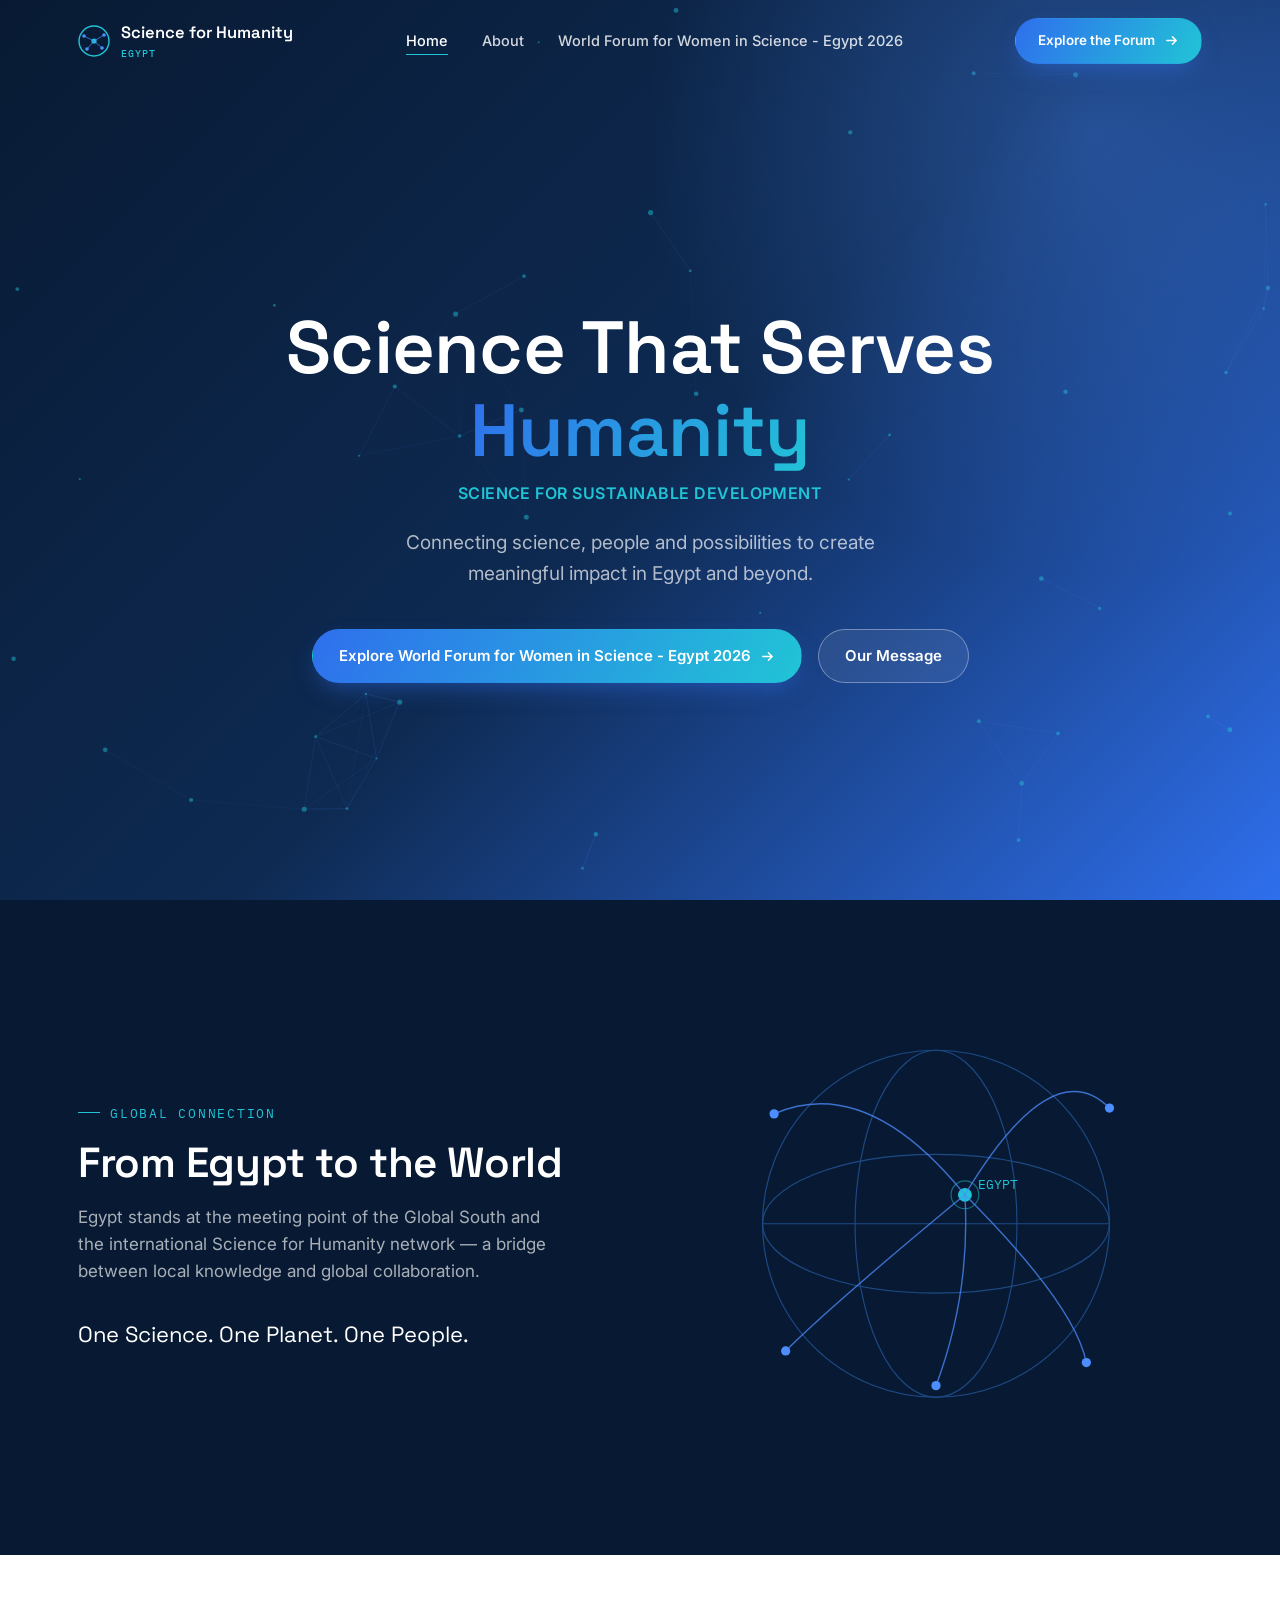
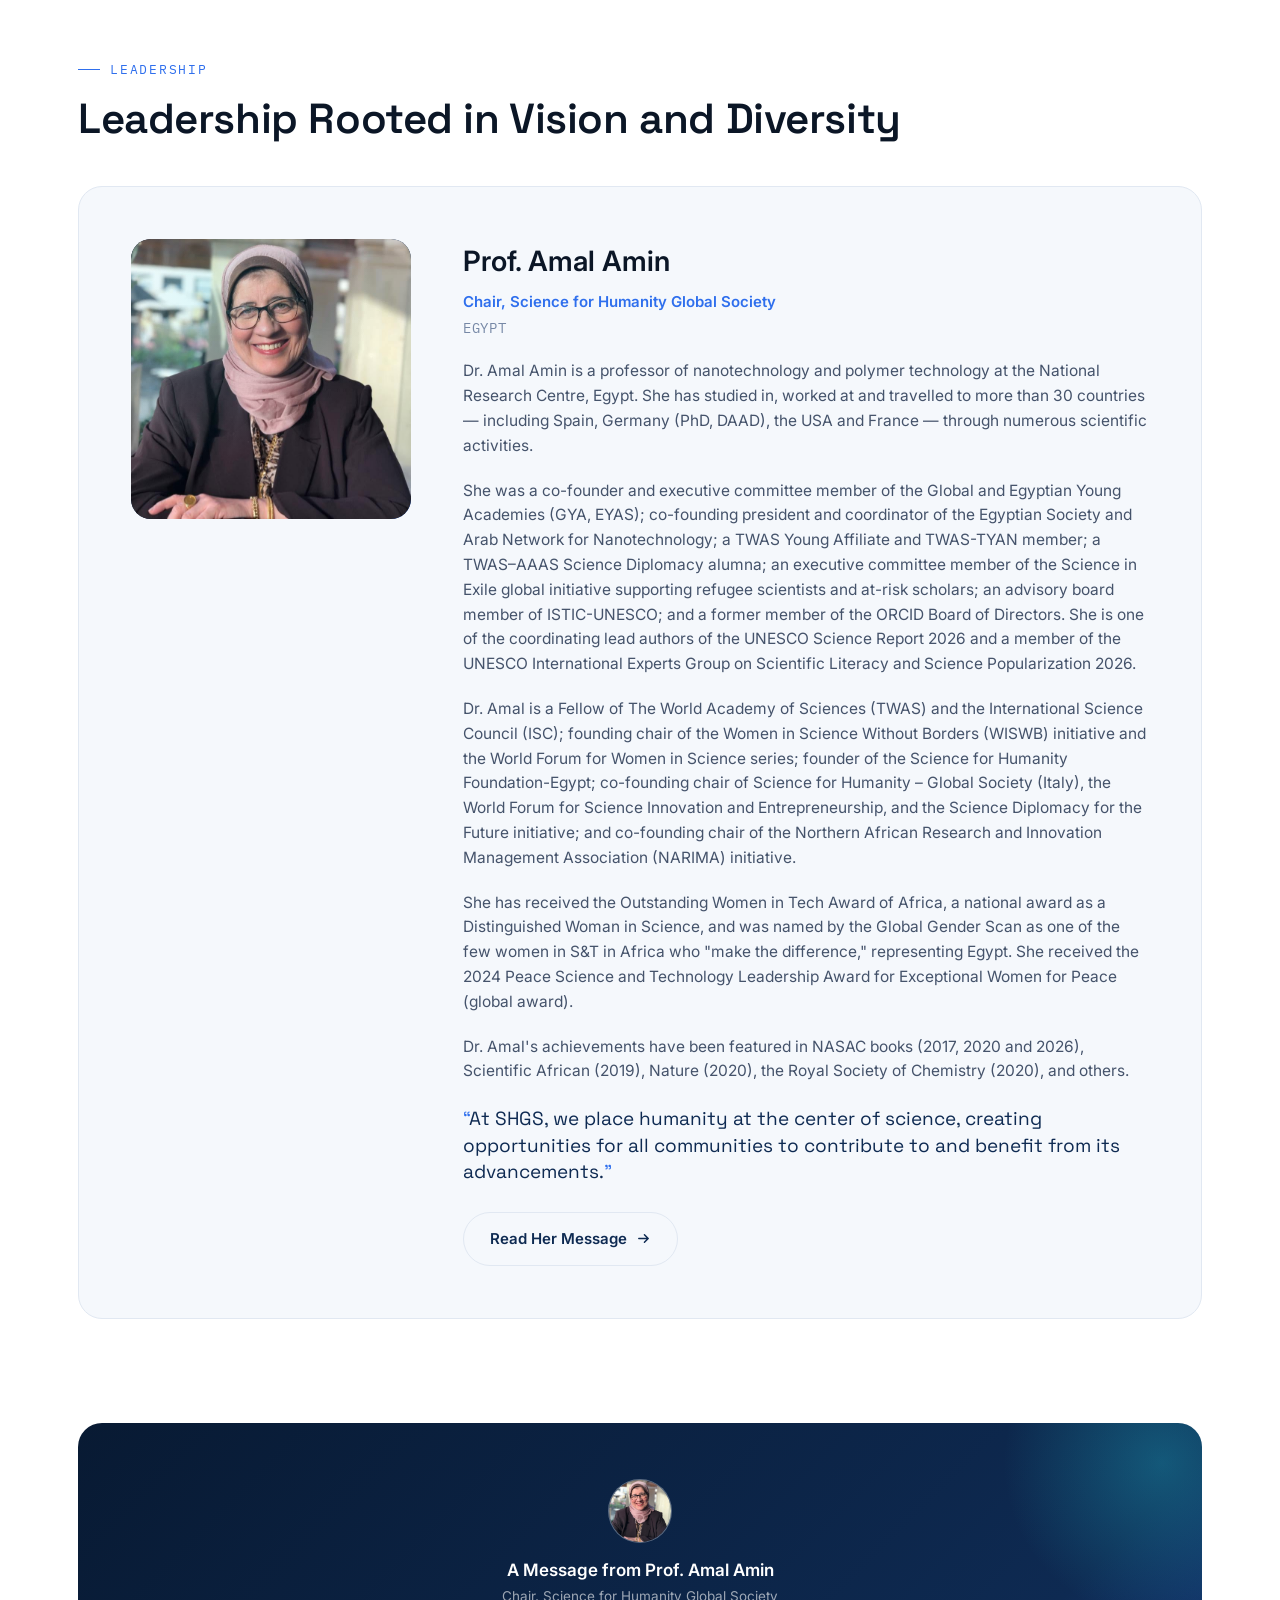
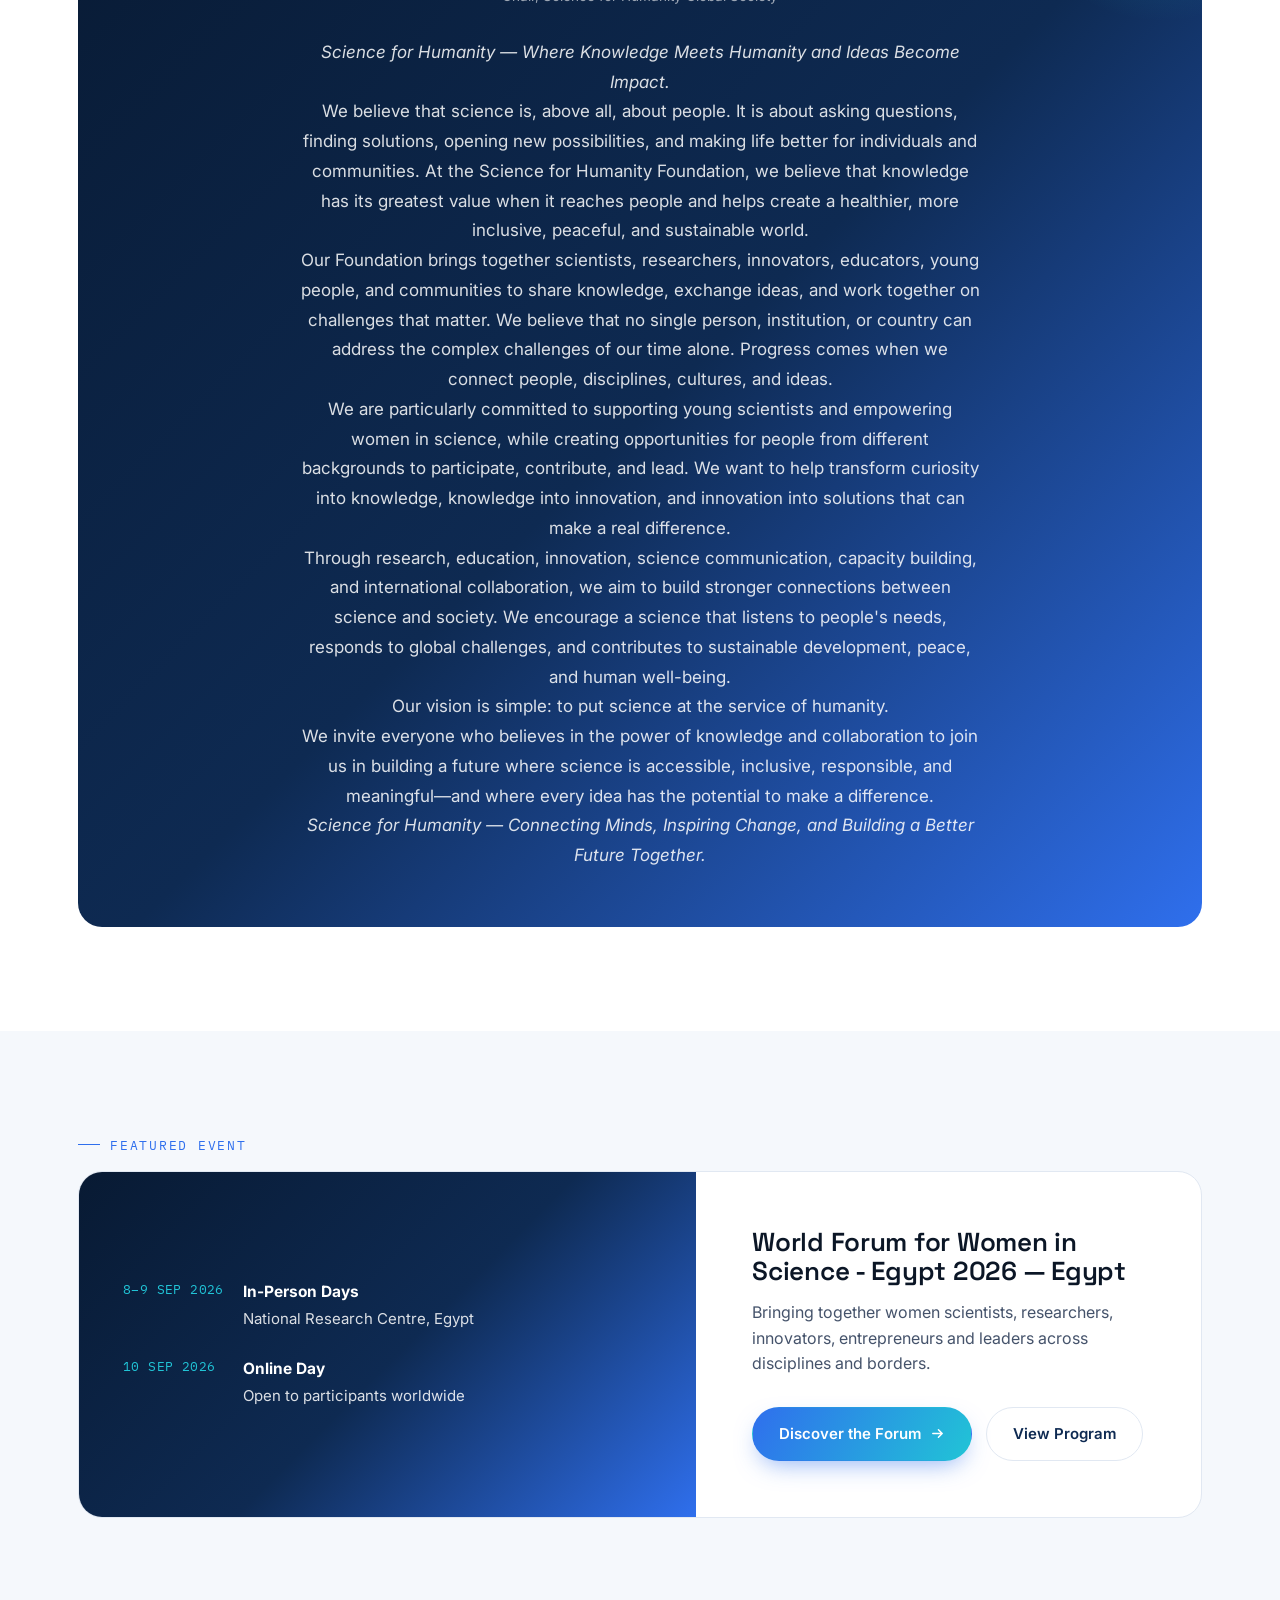
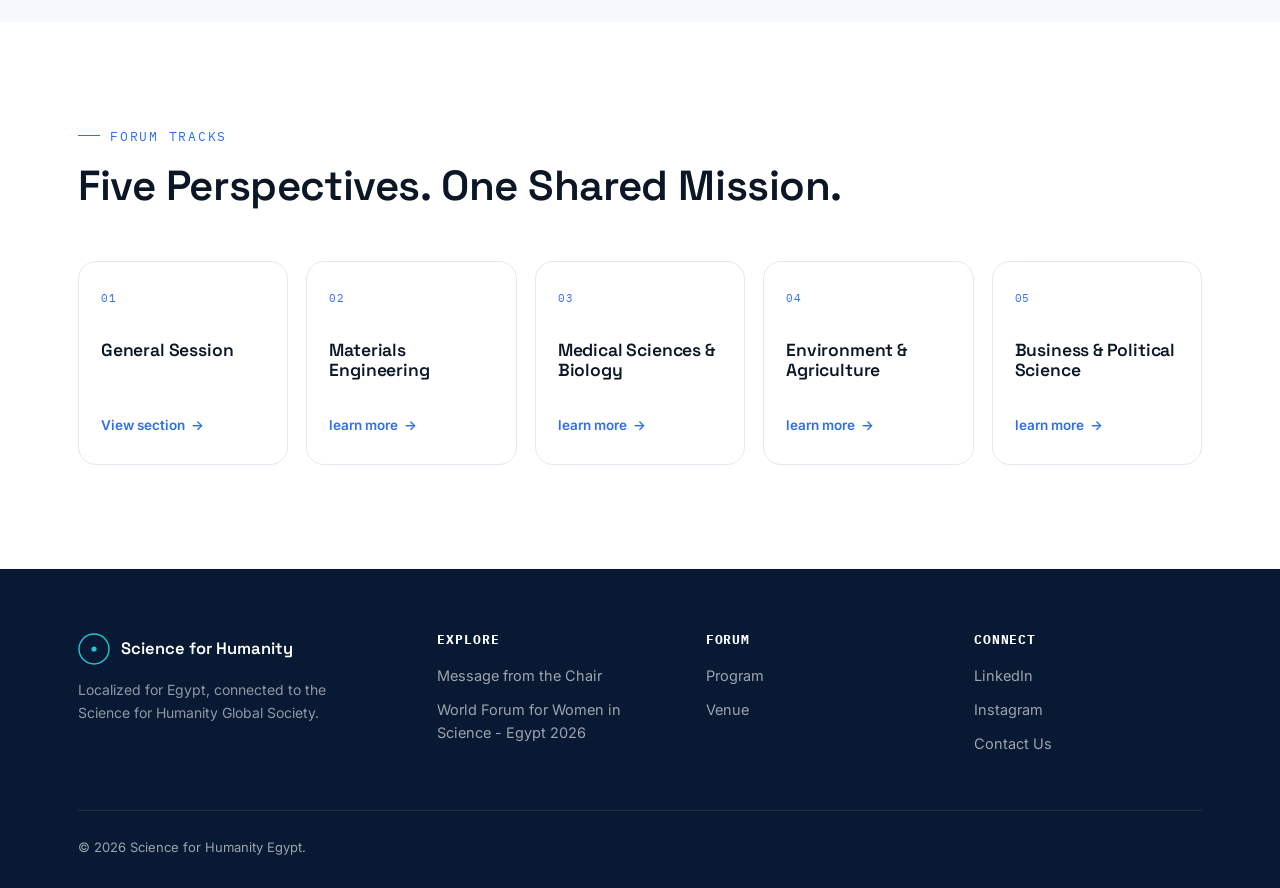
==== index.html @ c213f049 "Initial commit" ====
<!DOCTYPE html>
<html lang="en">
<head>
<meta charset="UTF-8">
<meta name="viewport" content="width=device-width, initial-scale=1.0">
<title>Science for Humanity — Egypt</title>
<meta name="description" content="Science for Humanity Egypt connects science, people and possibilities to create meaningful impact in Egypt and beyond.">
<link rel="preconnect" href="https://fonts.googleapis.com">
<link rel="preconnect" href="https://fonts.gstatic.com" crossorigin>
<link href="https://fonts.googleapis.com/css2?family=Space+Grotesk:wght@500;600;700&family=Inter:wght@400;500;600;700&family=IBM+Plex+Mono:wght@400;500&display=swap" rel="stylesheet">
<link rel="stylesheet" href="styles.css">
</head>
<body>

<!-- ============ NAV ============ -->
<nav class="site-nav">
  <div class="wrap">
    <a href="index.html" class="brand">
      <svg class="mark" viewBox="0 0 32 32" fill="none" xmlns="http://www.w3.org/2000/svg">
        <circle cx="16" cy="16" r="15" stroke="#21C4D6" stroke-width="1.4"/>
        <circle cx="16" cy="16" r="2.6" fill="#21C4D6"/>
        <circle cx="6" cy="11" r="1.8" fill="#4C8DFF"/>
        <circle cx="26" cy="10" r="1.8" fill="#4C8DFF"/>
        <circle cx="9" cy="24" r="1.8" fill="#4C8DFF"/>
        <circle cx="24" cy="23" r="1.8" fill="#4C8DFF"/>
        <path d="M16 16L6 11M16 16L26 10M16 16L9 24M16 16L24 23" stroke="#4C8DFF" stroke-width="1" opacity="0.7"/>
      </svg>
      <span>Science for Humanity<span class="sub">Egypt</span></span>
    </a>
    <ul class="nav-links">
      <li><a href="index.html" class="current">Home</a></li>
      <li><a href="index.html#message">About</a></li>
      <li><a href="forum.html">World Forum for Women in Science - Egypt 2026</a></li>
    </ul>
    <div class="nav-cta">
      <a href="forum.html" class="btn btn-primary">Explore the Forum
        <svg viewBox="0 0 16 16" fill="none"><path d="M3 8h10M9 4l4 4-4 4" stroke="currentColor" stroke-width="1.6" stroke-linecap="round" stroke-linejoin="round"/></svg>
      </a>
    </div>
    <button class="nav-toggle" aria-label="Toggle menu"><span></span><span></span><span></span></button>
  </div>
</nav>

<!-- ============ HERO ============ -->
<header class="hero">
  <canvas id="network-canvas"></canvas>
  <div class="glow"></div>
  <div class="wrap hero-inner">
    <h1>Science That Serves <span class="accent">Humanity</span></h1>
    <div class="slogan">Science for Sustainable Development</div>
    <p class="tagline">Connecting science, people and possibilities to create meaningful impact in Egypt and beyond.</p>
    <div class="hero-actions">
      <a href="forum.html" class="btn btn-primary">Explore World Forum for Women in Science - Egypt 2026
        <svg viewBox="0 0 16 16" fill="none"><path d="M3 8h10M9 4l4 4-4 4" stroke="currentColor" stroke-width="1.6" stroke-linecap="round" stroke-linejoin="round"/></svg>
      </a>
      <a href="#message" class="btn btn-ghost-dark">Our Message</a>
    </div>
  </div>
</header>

<!-- ============ GLOBAL CONNECTION ============ -->
<section class="connection section-pad">
  <div class="wrap connection-grid">
    <div class="reveal">
      <div class="eyebrow on-dark">Global Connection</div>
      <h2 class="h2">From Egypt to the World</h2>
      <p class="lede-dark">Egypt stands at the meeting point of the Global South and the international Science for Humanity network — a bridge between local knowledge and global collaboration.</p>
      <div class="slogan-line">
        <span>One Science. One Planet. One People.</span>
      </div>
    </div>
    <div class="globe-wrap reveal">
      <svg viewBox="0 0 460 380" fill="none" xmlns="http://www.w3.org/2000/svg">
        <ellipse cx="230" cy="190" rx="150" ry="150" stroke="#1D4A85" stroke-width="1"/>
        <ellipse cx="230" cy="190" rx="150" ry="60" stroke="#1D4A85" stroke-width="1"/>
        <ellipse cx="230" cy="190" rx="70" ry="150" stroke="#1D4A85" stroke-width="1"/>
        <line x1="80" y1="190" x2="380" y2="190" stroke="#1D4A85" stroke-width="1"/>
        <!-- Egypt node -->
        <circle cx="255" cy="165" r="6" fill="#21C4D6"/>
        <circle cx="255" cy="165" r="12" stroke="#21C4D6" stroke-width="1" opacity="0.5"/>
        <text x="266" y="160" fill="#21C4D6" font-family="IBM Plex Mono" font-size="11">EGYPT</text>
        <!-- connections -->
        <path d="M255 165 Q170 60 90 95" stroke="#4C8DFF" stroke-width="1.2" opacity="0.75" fill="none"/>
        <path d="M255 165 Q330 40 380 90" stroke="#4C8DFF" stroke-width="1.2" opacity="0.75" fill="none"/>
        <path d="M255 165 Q140 260 100 300" stroke="#4C8DFF" stroke-width="1.2" opacity="0.75" fill="none"/>
        <path d="M255 165 Q350 260 360 310" stroke="#4C8DFF" stroke-width="1.2" opacity="0.75" fill="none"/>
        <path d="M255 165 Q260 250 230 330" stroke="#4C8DFF" stroke-width="1.2" opacity="0.75" fill="none"/>
        <circle cx="90" cy="95" r="4" fill="#4C8DFF"/>
        <circle cx="380" cy="90" r="4" fill="#4C8DFF"/>
        <circle cx="100" cy="300" r="4" fill="#4C8DFF"/>
        <circle cx="360" cy="310" r="4" fill="#4C8DFF"/>
        <circle cx="230" cy="330" r="4" fill="#4C8DFF"/>
      </svg>
    </div>
  </div>
</section>

<!-- ============ LEADERSHIP ============ -->
<section class="section-pad">
  <div class="wrap">
    <div class="eyebrow reveal">Leadership</div>
    <h2 class="h2 reveal glance-heading" style="margin-bottom:44px;">Leadership Rooted in Vision and Diversity</h2>
    <div class="leader-card reveal">
      <div class="portrait"><img src="assets/leadership/amal-amin.jpg" alt="Prof. Amal Amin"></div>
      <div>
        <div class="leader-name">Prof. Amal Amin</div>
        <div class="leader-title">Chair, Science for Humanity Global Society</div>
        <div class="leader-loc">Egypt</div>
        <p class="leader-bio">
          Dr. Amal Amin is a professor of nanotechnology and polymer technology at the National Research Centre, Egypt. She has studied in, worked at and travelled to more than 30 countries — including Spain, Germany (PhD, DAAD), the USA and France — through numerous scientific activities.
        </p>
        <p class="leader-bio">
          She was a co-founder and executive committee member of the Global and Egyptian Young Academies (GYA, EYAS); co-founding president and coordinator of the Egyptian Society and Arab Network for Nanotechnology; a TWAS Young Affiliate and TWAS-TYAN member; a TWAS–AAAS Science Diplomacy alumna; an executive committee member of the Science in Exile global initiative supporting refugee scientists and at-risk scholars; an advisory board member of ISTIC-UNESCO; and a former member of the ORCID Board of Directors. She is one of the coordinating lead authors of the UNESCO Science Report 2026 and a member of the UNESCO International Experts Group on Scientific Literacy and Science Popularization 2026.
        </p>
        <p class="leader-bio">
          Dr. Amal is a Fellow of The World Academy of Sciences (TWAS) and the International Science Council (ISC); founding chair of the Women in Science Without Borders (WISWB) initiative and the World Forum for Women in Science series; founder of the Science for Humanity Foundation-Egypt; co-founding chair of Science for Humanity – Global Society (Italy), the World Forum for Science Innovation and Entrepreneurship, and the Science Diplomacy for the Future initiative; and co-founding chair of the Northern African Research and Innovation Management Association (NARIMA) initiative.
        </p>
        <p class="leader-bio">
          She has received the Outstanding Women in Tech Award of Africa, a national award as a Distinguished Woman in Science, and was named by the Global Gender Scan as one of the few women in S&amp;T in Africa who "make the difference," representing Egypt. She received the 2024 Peace Science and Technology Leadership Award for Exceptional Women for Peace (global award).
        </p>
        <p class="leader-bio">
          Dr. Amal's achievements have been featured in NASAC books (2017, 2020 and 2026), Scientific African (2019), Nature (2020), the Royal Society of Chemistry (2020), and others.
        </p>
        <p class="leader-quote">At SHGS, we place humanity at the center of science, creating opportunities for all communities to contribute to and benefit from its advancements.</p>
        <a href="#message" class="btn btn-outline" style="margin-top:26px;">Read Her Message
          <svg viewBox="0 0 16 16" fill="none"><path d="M3 8h10M9 4l4 4-4 4" stroke="currentColor" stroke-width="1.6" stroke-linecap="round" stroke-linejoin="round"/></svg>
        </a>
      </div>
    </div>
  </div>
</section>

<!-- ============ MESSAGE ============ -->
<section id="message" class="section-pad" style="padding-top:0;">
  <div class="wrap">
    <div class="message-panel reveal">
      <div class="message-head">
        <div class="portrait-sm"><img src="assets/leadership/amal-amin.jpg" alt="Prof. Amal Amin"></div>
        <div>
          <div class="name">A Message from Prof. Amal Amin</div>
          <div class="title">Chair, Science for Humanity Global Society</div>
        </div>
      </div>
      <div class="message-body">
        <p><em>Science for Humanity — Where Knowledge Meets Humanity and Ideas Become Impact.</em></p>
        <p>We believe that science is, above all, about people. It is about asking questions, finding solutions, opening new possibilities, and making life better for individuals and communities. At the Science for Humanity Foundation, we believe that knowledge has its greatest value when it reaches people and helps create a healthier, more inclusive, peaceful, and sustainable world.</p>
        <p>Our Foundation brings together scientists, researchers, innovators, educators, young people, and communities to share knowledge, exchange ideas, and work together on challenges that matter. We believe that no single person, institution, or country can address the complex challenges of our time alone. Progress comes when we connect people, disciplines, cultures, and ideas.</p>
        <p>We are particularly committed to supporting young scientists and empowering women in science, while creating opportunities for people from different backgrounds to participate, contribute, and lead. We want to help transform curiosity into knowledge, knowledge into innovation, and innovation into solutions that can make a real difference.</p>
        <p>Through research, education, innovation, science communication, capacity building, and international collaboration, we aim to build stronger connections between science and society. We encourage a science that listens to people's needs, responds to global challenges, and contributes to sustainable development, peace, and human well-being.</p>
        <p>Our vision is simple: to put science at the service of humanity.</p>
        <p>We invite everyone who believes in the power of knowledge and collaboration to join us in building a future where science is accessible, inclusive, responsible, and meaningful—and where every idea has the potential to make a difference.</p>
        <p><em>Science for Humanity — Connecting Minds, Inspiring Change, and Building a Better Future Together.</em></p>
      </div>
    </div>
  </div>
</section>

<!-- ============ FEATURED EVENT ============ -->
<section class="section-pad" style="background:var(--paper);">
  <div class="wrap">
    <div class="eyebrow reveal">Featured Event</div>
    <div class="event-band reveal">
      <div class="event-dates">
        <div class="date-row">
          <div class="d">8–9 SEP 2026</div>
          <div class="t"><b>In-Person Days</b>National Research Centre, Egypt</div>
        </div>
        <div class="date-row">
          <div class="d">10 SEP 2026</div>
          <div class="t"><b>Online Day</b>Open to participants worldwide</div>
        </div>
      </div>
      <div class="info">
        <h3 style="font-size:26px; font-weight:600; margin-bottom:14px;">World Forum for Women in Science - Egypt 2026 — Egypt</h3>
        <p style="color:var(--slate); font-size:16px;">Bringing together women scientists, researchers, innovators, entrepreneurs and leaders across disciplines and borders.</p>
        <div class="event-actions">
          <a href="forum.html" class="btn btn-primary">Discover the Forum
            <svg viewBox="0 0 16 16" fill="none"><path d="M3 8h10M9 4l4 4-4 4" stroke="currentColor" stroke-width="1.6" stroke-linecap="round" stroke-linejoin="round"/></svg>
          </a>
          <a href="forum.html#program" class="btn btn-outline">View Program</a>
        </div>
      </div>
    </div>
  </div>
</section>

<!-- ============ FORUM TRACKS ============ -->
<section class="section-pad">
  <div class="wrap">
    <div class="eyebrow reveal">Forum Tracks</div>
    <h2 class="h2 reveal glance-heading">Five Perspectives. One Shared Mission.</h2>
    <div class="tracks-grid">
      <a href="forum.html#program" class="track-card reveal"><span class="tag">01</span><h3>General Session</h3><span class="go">View section</span></a>
      <a href="forum.html#program" class="track-card reveal"><span class="tag">02 </span><h3>Materials Engineering</h3><span class="go">learn more</span></a>
      <a href="forum.html#program" class="track-card reveal"><span class="tag">03 </span><h3>Medical Sciences &amp; Biology</h3><span class="go">learn more</span></a>
      <a href="forum.html#program" class="track-card reveal"><span class="tag">04 </span><h3>Environment &amp; Agriculture</h3><span class="go">learn more</span></a>
      <a href="forum.html#program" class="track-card reveal"><span class="tag">05 </span><h3>Business &amp; Political Science</h3><span class="go">learn more</span></a>
    </div>
  </div>
</section>

<!-- ============ FOOTER ============ -->
<footer>
  <div class="wrap">
    <div class="footer-grid">
      <div class="footer-brand">
        <div class="brand"><svg class="mark" viewBox="0 0 32 32" fill="none"><circle cx="16" cy="16" r="15" stroke="#21C4D6" stroke-width="1.4"/><circle cx="16" cy="16" r="2.6" fill="#21C4D6"/></svg>Science for Humanity</div>
        <p>Localized for Egypt, connected to the Science for Humanity Global Society.</p>
      </div>
      <div>
        <h4>Explore</h4>
        <a href="index.html#message">Message from the Chair</a>
        <a href="forum.html">World Forum for Women in Science - Egypt 2026</a>
      </div>
      <div>
        <h4>Forum</h4>
        <a href="forum.html#program">Program</a>
        <a href="forum.html#venue">Venue</a>
      </div>
      <div>
        <h4>Connect</h4>
        <a href="#">LinkedIn</a>
        <a href="#">Instagram</a>
        <a href="#">Contact Us</a>
      </div>
    </div>
    <div class="footer-bottom">
      <span>© 2026 Science for Humanity Egypt.</span>
      <span> </span>
    </div>
  </div>
</footer>

<script src="program-data.js"></script>
<script src="script.js"></script>
</body>
</html>
---- styles.css ----
/* ============================================================
   Science for Humanity — Egypt
   Design tokens
   ============================================================ */
:root{
  --navy-deep:   #081A33;
  --navy:        #0E2A52;
  --navy-soft:   #163a6b;
  --blue:        #2F6FED;
  --blue-bright: #4C8DFF;
  --cyan:        #21C4D6;
  --ink:         #0B1626;
  --slate:       #45536B;
  --slate-soft:  #7688A6;
  --line:        #E1E8F2;
  --paper:       #F5F8FC;
  --white:       #FFFFFF;

  --grad-deep: linear-gradient(135deg, var(--navy-deep) 0%, var(--navy) 52%, var(--blue) 100%);
  --grad-bright: linear-gradient(120deg, var(--blue) 0%, var(--cyan) 100%);

  --font-display: 'Space Grotesk', 'Segoe UI', sans-serif;
  --font-body: 'Inter', 'Segoe UI', sans-serif;
  --font-mono: 'IBM Plex Mono', 'Courier New', monospace;

  --container: 1180px;
  --radius: 14px;
  --radius-sm: 8px;
}

*,*::before,*::after{ box-sizing:border-box; }
html{ scroll-behavior:smooth; }
body{
  margin:0;
  font-family:var(--font-body);
  color:var(--ink);
  background:var(--white);
  -webkit-font-smoothing:antialiased;
  line-height:1.6;
}
img{ max-width:100%; display:block; }
a{ color:inherit; text-decoration:none; }
h1,h2,h3,h4{ font-family:var(--font-display); margin:0; line-height:1.12; letter-spacing:-0.01em; }
p{ margin:0; }
ul{ margin:0; padding:0; list-style:none; }
button{ font-family:inherit; cursor:pointer; }

.wrap{ max-width:var(--container); margin:0 auto; padding:0 28px; }
@media(max-width:640px){ .wrap{ padding:0 20px; } }

.eyebrow{
  font-family:var(--font-mono);
  font-size:12.5px;
  letter-spacing:0.14em;
  text-transform:uppercase;
  color:var(--blue);
  display:flex;
  align-items:center;
  gap:10px;
  margin-bottom:16px;
}
.eyebrow::before{
  content:"";
  width:22px; height:1px;
  background:var(--blue);
  display:inline-block;
}
.eyebrow.on-dark{ color:var(--cyan); }
.eyebrow.on-dark::before{ background:var(--cyan); }

section{ position:relative; }
.section-pad{ padding:104px 0; }
@media(max-width:780px){ .section-pad{ padding:72px 0; } }
.glance-heading{ white-space:nowrap; max-width:none; }
@media(max-width:640px){ .glance-heading{ white-space:normal; max-width:520px; } }

.h2{ font-size:clamp(28px,3.6vw,42px); font-weight:600; color:var(--ink); max-width:720px; }
.h2.center{ margin:0 auto; text-align:center; }
.lede{ font-size:18px; color:var(--slate); max-width:620px; margin-top:18px; }
.lede.center{ margin-left:auto; margin-right:auto; text-align:center; }

/* ---------- buttons ---------- */
.btn{
  display:inline-flex; align-items:center; gap:9px;
  padding:14px 26px;
  border-radius:100px;
  font-weight:600;
  font-size:15px;
  border:1px solid transparent;
  transition:transform .18s ease, box-shadow .18s ease, background .18s ease, color .18s ease, border-color .18s ease;
  white-space:nowrap;
}
.btn svg{ width:15px; height:15px; transition:transform .18s ease; }
.btn:hover svg{ transform:translateX(3px); }
.btn:hover{ transform:translateY(-2px); }

.btn-primary{ background:var(--grad-bright); color:var(--white); box-shadow:0 10px 24px -8px rgba(47,111,237,.55); }
.btn-primary:hover{ box-shadow:0 14px 30px -8px rgba(47,111,237,.7); }

.btn-ghost-dark{ background:rgba(255,255,255,.08); color:var(--white); border-color:rgba(255,255,255,.35); backdrop-filter:blur(6px); }
.btn-ghost-dark:hover{ background:rgba(255,255,255,.16); border-color:rgba(255,255,255,.6); }

.btn-outline{ background:transparent; color:var(--navy); border-color:var(--line); }
.btn-outline:hover{ background:var(--paper); border-color:var(--blue); color:var(--blue); }

.btn-link{ padding:0; border-radius:0; font-weight:600; color:var(--blue); border:0; }
.btn-link::after{ content:"→"; margin-left:7px; transition:margin .18s ease; display:inline-block; }
.btn-link:hover::after{ margin-left:12px; }
.btn-link.on-dark{ color:var(--cyan); }

.btn-disabled{ background:var(--paper); color:var(--slate-soft); border-color:var(--line); cursor:not-allowed; }

/* ---------- pending / editorial badge ---------- */
.badge-pending{
  display:inline-flex; align-items:center; gap:7px;
  font-family:var(--font-mono);
  font-size:10.5px; letter-spacing:.08em; text-transform:uppercase;
  color:var(--slate-soft);
  background:var(--paper);
  border:1px dashed var(--line);
  padding:5px 10px;
  border-radius:100px;
}
.badge-pending::before{ content:""; width:6px; height:6px; border-radius:50%; background:var(--slate-soft); }

/* ============================================================
   NAV
   ============================================================ */
.site-nav{
  position:fixed; top:0; left:0; right:0; z-index:100;
  padding:18px 0;
  transition:background .3s ease, padding .3s ease, box-shadow .3s ease, border-color .3s ease;
  border-bottom:1px solid transparent;
}
.site-nav.solid{
  background:rgba(8,26,51,.86);
  backdrop-filter:blur(14px);
  padding:13px 0;
  border-bottom-color:rgba(255,255,255,.08);
}
.site-nav .wrap{ display:flex; align-items:center; justify-content:space-between; gap:24px; }
.brand{ display:flex; align-items:center; gap:11px; font-family:var(--font-display); color:var(--white); font-weight:600; font-size:16.5px; }
.brand .mark{ width:32px; height:32px; flex:none; }
.brand .sub{ display:block; font-family:var(--font-mono); font-size:10px; letter-spacing:.1em; text-transform:uppercase; color:var(--cyan); font-weight:500; }

.nav-links{ display:flex; align-items:center; gap:34px; }
.nav-links a{
  color:rgba(255,255,255,.82); font-size:14.5px; font-weight:500;
  position:relative; padding:4px 0;
}
.nav-links a::after{ content:""; position:absolute; left:0; bottom:-2px; width:0; height:1.5px; background:var(--cyan); transition:width .2s ease; }
.nav-links a:hover{ color:var(--white); }
.nav-links a:hover::after{ width:100%; }
.nav-links a.current{ color:var(--white); }
.nav-links a.current::after{ width:100%; }

.nav-cta{ display:flex; align-items:center; gap:16px; }
.nav-cta .btn{ padding:11px 22px; font-size:13.5px; }
.nav-toggle{ display:none; background:none; border:0; padding:6px; }
.nav-toggle span{ display:block; width:22px; height:2px; background:var(--white); margin:5px 0; border-radius:2px; }

@media(max-width:920px){
  .nav-links{
    position:fixed; inset:64px 0 0 0; background:var(--navy-deep);
    flex-direction:column; justify-content:flex-start; align-items:flex-start;
    padding:36px 28px; gap:22px; transform:translateX(100%); transition:transform .3s ease;
  }
  .nav-links.open{ transform:translateX(0); }
  .nav-links a{ font-size:19px; }
  .nav-cta{ display:none; }
  .nav-toggle{ display:block; }
}

/* ============================================================
   HERO (network canvas)
   ============================================================ */
.hero{
  position:relative;
  min-height:100vh;
  display:flex; align-items:center;
  background:var(--grad-deep);
  overflow:hidden;
  padding-top:110px;
  color:var(--white);
}
.hero canvas{ position:absolute; inset:0; width:100%; height:100%; opacity:.55; }
.hero .glow{
  position:absolute; width:900px; height:900px; border-radius:50%;
  background:radial-gradient(circle, rgba(76,141,255,.35), transparent 70%);
  top:-320px; right:-260px; pointer-events:none;
}
.hero-inner{ position:relative; z-index:2; padding:70px 0 90px; text-align:center; display:flex; flex-direction:column; align-items:center; }
.hero-kicker{
  font-family:var(--font-mono); font-size:13px; letter-spacing:.16em; text-transform:uppercase;
  color:var(--cyan); margin-bottom:22px; display:flex; align-items:center; justify-content:center; gap:10px;
}
.hero-kicker::before{ content:""; width:8px; height:8px; border-radius:50%; background:var(--cyan); box-shadow:0 0 0 5px rgba(33,196,214,.2); }
.hero h1{
  font-size:clamp(40px,6.4vw,74px);
  font-weight:600;
  max-width:900px;
}
.hero h1 .accent{
  background:var(--grad-bright);
  -webkit-background-clip:text; background-clip:text; color:transparent;
}
.hero .org{ font-size:clamp(17px,2vw,22px); color:rgba(255,255,255,.75); margin-top:20px; font-weight:400; }
.hero .slogan{ font-size:clamp(14px,1.3vw,16px); color:var(--accent,#21C4D6); margin-top:8px; font-weight:600; letter-spacing:.03em; text-transform:uppercase; }
.hero p.tagline{ font-size:clamp(16px,1.6vw,19px); color:rgba(255,255,255,.68); max-width:560px; margin-top:22px; }
.hero-actions{ display:flex; gap:16px; margin-top:40px; flex-wrap:wrap; justify-content:center; }

.hero-meta{
  position:relative; z-index:2;
  display:flex; gap:0; border-top:1px solid rgba(255,255,255,.14);
  flex-wrap:wrap; justify-content:center; text-align:center;
  margin-top:56px; width:100%; max-width:900px;
}
.hero-meta .cell{ flex:1; min-width:180px; padding:22px 20px; border-right:1px solid rgba(255,255,255,.14); }
.hero-meta .cell:last-child{ border-right:0; }
.hero-meta .cell .num{ font-family:var(--font-mono); font-size:12px; color:var(--cyan); letter-spacing:.08em; text-transform:uppercase; }
.hero-meta .cell .val{ font-family:var(--font-display); font-size:17px; margin-top:6px; color:var(--white); }

/* ============================================================
   WHO WE ARE / TEXT SECTIONS
   ============================================================ */
.split{ display:grid; grid-template-columns:0.85fr 1.15fr; gap:64px; align-items:start; }
@media(max-width:900px){ .split{ grid-template-columns:1fr; gap:36px; } }

.prose{ color:var(--slate); font-size:16.5px; }
.prose p{ margin-bottom:18px; }
.prose p:last-child{ margin-bottom:0; }
.prose strong{ color:var(--ink); }

.pull-quote{
  font-family:var(--font-display);
  font-size:22px;
  color:var(--navy);
  border-left:3px solid var(--blue);
  padding-left:22px;
  margin:26px 0;
  font-weight:500;
}

/* ============================================================
   GLOBAL CONNECTION
   ============================================================ */
.connection{
  background:var(--navy-deep);
  color:var(--white);
  overflow:hidden;
}
.connection-grid{ display:grid; grid-template-columns:1fr 1fr; gap:60px; align-items:center; }
@media(max-width:900px){ .connection-grid{ grid-template-columns:1fr; } }
.connection h2{ color:var(--white); }
.connection .lede-dark{ color:rgba(255,255,255,.65); font-size:17px; margin-top:18px; max-width:480px; }
.slogan-line{
  margin-top:32px;
  font-family:var(--font-mono);
  font-size:14px; letter-spacing:.08em; text-transform:uppercase; color:var(--cyan);
}
.slogan-line span{ display:block; font-family:var(--font-display); text-transform:none; letter-spacing:0; color:var(--white); font-size:22px; margin-top:6px; }

.globe-wrap{ position:relative; }
.globe-wrap svg{ width:100%; height:auto; }

/* ============================================================
   LEADERSHIP
   ============================================================ */
.leader-card{
  display:grid; grid-template-columns:280px 1fr; gap:52px; align-items:start;
  background:var(--paper);
  border:1px solid var(--line);
  border-radius:24px;
  padding:52px;
}
@media(max-width:800px){ .leader-card{ grid-template-columns:1fr; padding:32px; gap:28px; } }
.portrait{
  width:100%; aspect-ratio:1/1; border-radius:20px;
  background:var(--grad-deep);
  display:flex; align-items:center; justify-content:center;
  position:relative; overflow:hidden;
}
.portrait .initials{ font-family:var(--font-display); font-size:64px; color:rgba(255,255,255,.92); font-weight:600; z-index:2; }
.portrait img{ width:100%; height:100%; object-fit:cover; position:relative; z-index:1; }
.portrait::after{ content:""; position:absolute; inset:0; background:
  radial-gradient(circle at 30% 20%, rgba(33,196,214,.45), transparent 55%);
  z-index:2; pointer-events:none; opacity:.35;
}
.leader-name{ font-size:28px; font-weight:600; color:var(--ink); }
.leader-title{ color:var(--blue); font-weight:600; margin-top:6px; font-size:15px; }
.leader-loc{ color:var(--slate-soft); font-size:13.5px; font-family:var(--font-mono); letter-spacing:.05em; text-transform:uppercase; margin-top:4px; }
.leader-bio{ color:var(--slate); margin-top:20px; font-size:15.5px; }
.leader-quote{ font-family:var(--font-display); font-size:19px; color:var(--navy); margin-top:22px; line-height:1.4; }
.leader-quote::before{ content:"“"; color:var(--blue); }
.leader-quote::after{ content:"”"; color:var(--blue); }

/* ---- official message panel ---- */
.message-panel{
  background:var(--grad-deep);
  border-radius:24px;
  padding:56px;
  color:var(--white);
  position:relative;
  overflow:hidden;
}
@media(max-width:700px){ .message-panel{ padding:34px 26px; } }
.message-panel::before{
  content:""; position:absolute; top:-120px; right:-120px; width:320px; height:320px; border-radius:50%;
  background:radial-gradient(circle, rgba(33,196,214,.3), transparent 70%);
}
.message-head{ display:flex; flex-direction:column; align-items:center; gap:14px; margin-bottom:30px; position:relative; z-index:2; text-align:center; }
.message-head .portrait-sm{
  width:64px; height:64px; border-radius:50%; background:rgba(255,255,255,.1);
  display:flex; align-items:center; justify-content:center; font-family:var(--font-display); font-weight:600; font-size:22px;
  border:1px solid rgba(255,255,255,.25);
  overflow:hidden;
}
.message-head .portrait-sm img{ width:100%; height:100%; object-fit:cover; }
.message-head .name{ font-weight:600; font-size:17px; }
.message-head .title{ color:rgba(255,255,255,.6); font-size:13.5px; margin-top:2px; }
.message-body{ font-size:17px; line-height:1.75; color:rgba(255,255,255,.85); position:relative; z-index:2; max-width:680px; margin:0 auto; text-align:center; }
.message-body .placeholder-note{ color:rgba(255,255,255,.5); font-style:italic; font-size:14.5px; }

/* ============================================================
   FEATURED EVENT / FORUM HERO BAND
   ============================================================ */
.event-band{
  background:var(--white);
  border:1px solid var(--line);
  border-radius:24px;
  padding:0;
  overflow:hidden;
  display:grid; grid-template-columns:1.1fr 0.9fr;
}
@media(max-width:860px){ .event-band{ grid-template-columns:1fr; } }
.event-band .info{ padding:56px; }
@media(max-width:700px){ .event-band .info{ padding:34px 26px; } }
.event-dates{
  background:var(--grad-deep); color:var(--white); padding:56px 44px;
  display:flex; flex-direction:column; justify-content:center; gap:26px;
}
.date-row{ display:flex; gap:16px; align-items:flex-start; }
.date-row .d{ font-family:var(--font-mono); font-size:13px; color:var(--cyan); min-width:104px; letter-spacing:.03em; }
.date-row .t{ font-size:15px; color:rgba(255,255,255,.85); }
.date-row .t b{ display:block; color:var(--white); font-size:15.5px; margin-bottom:2px; }
.event-actions{ display:flex; gap:14px; margin-top:30px; flex-wrap:wrap; }

/* ============================================================
   TRACK CARDS
   ============================================================ */
.tracks-grid{ display:grid; grid-template-columns:repeat(5,1fr); gap:18px; margin-top:52px; }
@media(max-width:980px){ .tracks-grid{ grid-template-columns:repeat(2,1fr); } }
@media(max-width:560px){ .tracks-grid{ grid-template-columns:1fr; } }
.track-card{
  border:1px solid var(--line); border-radius:18px; padding:28px 22px;
  transition:border-color .2s ease, transform .2s ease, box-shadow .2s ease;
  display:flex; flex-direction:column; gap:34px; min-height:200px;
}
.track-card:hover{ border-color:var(--blue); transform:translateY(-4px); box-shadow:0 20px 34px -20px rgba(15,42,82,.3); }
.track-card .tag{ font-family:var(--font-mono); font-size:11px; color:var(--blue); letter-spacing:.08em; }
.track-card h3{ font-size:17.5px; font-weight:600; color:var(--ink); }
.track-card .go{ margin-top:auto; font-size:13.5px; font-weight:600; color:var(--blue); }
.track-card .go::after{ content:"→"; margin-left:6px; }
.track-card p.desc{ color:var(--slate); font-size:14px; margin-top:-20px; }

/* ============================================================
   SPEAKERS
   ============================================================ */
.speakers-grid{ display:grid; grid-template-columns:repeat(4,1fr); gap:22px; margin-top:52px; }
@media(max-width:980px){ .speakers-grid{ grid-template-columns:repeat(2,1fr); } }
@media(max-width:560px){ .speakers-grid{ grid-template-columns:1fr; } }
.speaker-card{
  border:1px solid var(--line); border-radius:18px; overflow:hidden;
  transition:transform .2s ease, box-shadow .2s ease;
}
.speaker-card:hover{ transform:translateY(-4px); box-shadow:0 20px 34px -20px rgba(15,42,82,.3); }
.speaker-photo{
  aspect-ratio:4/5; background:linear-gradient(150deg,var(--navy) 0%, var(--navy-soft) 60%, var(--blue) 130%);
  display:flex; align-items:center; justify-content:center; position:relative;
}
.speaker-photo svg{ width:46px; height:46px; opacity:.55; }
.speaker-photo .pending-chip{ position:absolute; top:12px; right:12px; }
.speaker-body{ padding:18px 18px 22px; }
.speaker-body .sname{ font-weight:600; font-size:15.5px; color:var(--ink); }
.speaker-body .srole{ font-size:13px; color:var(--slate); margin-top:5px; }
.speaker-body .sorg{ font-size:12.5px; color:var(--slate-soft); margin-top:2px; }
.speaker-body .stag{ display:inline-block; margin-top:12px; font-family:var(--font-mono); font-size:10.5px; letter-spacing:.06em; text-transform:uppercase; color:var(--blue); background:rgba(47,111,237,.08); padding:4px 9px; border-radius:100px; }

.section-cta{ text-align:center; margin-top:52px; }
.speaker-track-heading{ font-size:20px; font-weight:600; color:var(--ink); margin-bottom:24px; }
.speaker-body{ display:flex; flex-direction:column; gap:12px; }
.speaker-learn-btn{ align-self:flex-start; font-size:12.5px; padding:8px 16px; margin-top:4px; }

/* ---------- real speaker photo (object-fit cover) ---------- */
.speaker-photo.has-photo{ background:var(--paper); }
.speaker-photo.has-photo img{ width:100%; height:100%; object-fit:cover; object-position:top center; }
.speaker-body .schair{ display:inline-block; margin-top:12px; margin-right:6px; font-family:var(--font-mono); font-size:10px; letter-spacing:.06em; text-transform:uppercase; color:var(--slate-soft); background:var(--paper); padding:3px 8px; border-radius:100px; border:1px solid var(--line); }

/* ---------- track program block (real sessions) ---------- */
.track-block{ border:1px solid var(--line); border-radius:20px; padding:38px; margin-bottom:24px; }
@media(max-width:700px){ .track-block{ padding:26px 20px; } }
.track-block-head{ display:flex; justify-content:space-between; align-items:flex-start; gap:20px; flex-wrap:wrap; margin-bottom:8px; }
.track-block-head h3{ font-size:22px; font-weight:600; color:var(--ink); }
.track-block-head .count{ font-family:var(--font-mono); font-size:12.5px; color:var(--slate-soft); margin-top:6px; }
.track-block-desc{ color:var(--slate); font-size:14.5px; max-width:640px; margin-top:6px; }
.session-rows{ margin-top:26px; display:flex; flex-direction:column; gap:0; }
.session-row{ display:grid; grid-template-columns:140px 1fr auto; gap:22px; align-items:center; padding:18px 0; border-top:1px solid var(--line); }
@media(max-width:680px){ .session-row{ grid-template-columns:1fr; gap:8px; } }
.track-block-actions{ display:flex; gap:12px; flex-wrap:wrap; }
.track-block-actions .pdf-btn.btn-disabled{ pointer-events:none; opacity:.55; }
.session-row .swhen{ font-family:var(--font-mono); font-size:12px; color:var(--blue); }
.session-row .schairwrap{ display:flex; align-items:center; gap:12px; }
.session-row .savatar{ width:42px; height:42px; border-radius:50%; overflow:hidden; flex:none; background:var(--paper); border:1px solid var(--line); }
.session-row .savatar img{ width:100%; height:100%; object-fit:cover; object-position:top center; }
.session-row .sname{ font-size:14.5px; font-weight:600; color:var(--ink); }
.session-row .saffil{ font-size:12.5px; color:var(--slate-soft); margin-top:2px; }
.session-row .slabel{ font-family:var(--font-mono); font-size:11px; color:var(--slate-soft); text-transform:uppercase; letter-spacing:.05em; }

.pdf-btn{
  display:inline-flex; align-items:center; gap:8px;
  font-size:13.5px; font-weight:600; color:var(--blue);
  border:1px solid var(--line); border-radius:100px; padding:9px 18px;
  transition:border-color .18s ease, background .18s ease;
}
.pdf-btn:hover{ border-color:var(--blue); background:rgba(47,111,237,.06); }
.pdf-btn svg{ width:14px; height:14px; }

/* ============================================================
   TIMELINE (forum at a glance / online day)
   ============================================================ */
.timeline{ margin-top:52px; border-top:1px solid var(--line); }
.tl-row{ display:grid; grid-template-columns:180px 1fr; gap:36px; padding:34px 0; border-bottom:1px solid var(--line); }
@media(max-width:640px){ .tl-row{ grid-template-columns:1fr; gap:10px; } }
.tl-row .tl-date{ font-family:var(--font-mono); font-size:14px; color:var(--blue); }
.tl-row .tl-date span{ display:block; font-family:var(--font-display); color:var(--ink); font-size:19px; margin-top:4px; }
.tl-row .tl-body b{ display:block; font-size:16px; color:var(--ink); margin-bottom:5px; }
.tl-row .tl-body{ color:var(--slate); font-size:14.5px; }
.tl-mode{ display:inline-flex; align-items:center; gap:6px; font-family:var(--font-mono); font-size:11px; text-transform:uppercase; letter-spacing:.06em; color:var(--cyan-dark, var(--blue)); margin-bottom:8px; }
.tl-mode::before{ content:""; width:6px; height:6px; border-radius:50%; background:currentColor; }

/* ============================================================
   PROGRAM SESSIONS (forum page)
   ============================================================ */
.program-list{ margin-top:52px; display:flex; flex-direction:column; gap:2px; }
.program-item{
  display:grid; grid-template-columns:64px 1fr; gap:28px;
  padding:34px 0; border-bottom:1px solid var(--line);
}
.program-item:first-child{ border-top:1px solid var(--line); }
@media(max-width:640px){ .program-item{ grid-template-columns:1fr; gap:10px; } }
.program-item .pnum{ font-family:var(--font-mono); color:var(--slate-soft); font-size:14px; }
.program-item h3{ font-size:20px; font-weight:600; color:var(--ink); }
.program-item p{ color:var(--slate); margin-top:10px; font-size:15px; max-width:640px; }

/* ============================================================
   VENUE / PARTNERS / ONLINE
   ============================================================ */
.venue-grid{ display:grid; grid-template-columns:1fr 1fr; gap:56px; align-items:center; }
@media(max-width:860px){ .venue-grid{ grid-template-columns:1fr; } }
.venue-map{ border-radius:20px; overflow:hidden; border:1px solid var(--line); aspect-ratio:4/3; }
.venue-map iframe{ width:100%; height:100%; border:0; filter:grayscale(.15); }
.venue-list{ margin-top:24px; display:flex; flex-direction:column; gap:16px; }
.venue-list .item{ display:flex; gap:14px; align-items:flex-start; }
.venue-list .item svg{ width:18px; height:18px; color:var(--blue); flex:none; margin-top:3px; }
.venue-list .item .l{ font-family:var(--font-mono); font-size:11px; text-transform:uppercase; letter-spacing:.06em; color:var(--slate-soft); }
.venue-list .item .v{ font-size:15px; color:var(--ink); margin-top:2px; }

.online-panel{
  background:var(--paper); border:1px solid var(--line); border-radius:24px; padding:52px;
  display:grid; grid-template-columns:1fr 1fr; gap:40px;
}
@media(max-width:700px){ .online-panel{ grid-template-columns:1fr; padding:32px 24px; } }
.online-item .l{ font-family:var(--font-mono); font-size:11px; text-transform:uppercase; letter-spacing:.07em; color:var(--blue); }
.online-item .v{ font-size:15.5px; color:var(--ink); margin-top:8px; }

.partners-row{
  margin-top:48px; display:flex; justify-content:center; align-items:center; gap:32px; flex-wrap:wrap;
}
.partner-slot{
  border:1px dashed var(--line); border-radius:14px; height:88px; width:220px;
  display:flex; align-items:center; justify-content:center;
  font-family:var(--font-mono); font-size:11px; color:var(--slate-soft); text-transform:uppercase; letter-spacing:.05em;
}
.partner-slot.has-logo{
  border:1px solid var(--line); background:var(--white); padding:14px 18px;
}
.partner-slot.has-logo img{ max-width:100%; max-height:100%; object-fit:contain; }

/* ============================================================
   REGISTRATION CTA
   ============================================================ */
.register-cta{
  background:var(--grad-deep); color:var(--white); border-radius:28px; padding:70px 56px;
  text-align:center; position:relative; overflow:hidden;
}
@media(max-width:700px){ .register-cta{ padding:48px 26px; } }
.register-cta::before{
  content:""; position:absolute; inset:0;
  background:radial-gradient(circle at 20% 20%, rgba(33,196,214,.28), transparent 55%), radial-gradient(circle at 85% 80%, rgba(76,141,255,.28), transparent 55%);
}
.register-cta > *{ position:relative; z-index:2; }
.register-cta h2{ color:var(--white); }
.register-cta .lede{ color:rgba(255,255,255,.68); }
.register-meta{ font-family:var(--font-mono); font-size:13px; color:var(--cyan); margin-top:18px; letter-spacing:.05em; }
.register-actions{ margin-top:34px; display:flex; gap:16px; justify-content:center; flex-wrap:wrap; }

/* ============================================================
   FOOTER
   ============================================================ */
footer{ background:var(--navy-deep); color:rgba(255,255,255,.6); padding:64px 0 30px; }
.footer-grid{ display:grid; grid-template-columns:1.4fr 1fr 1fr 1fr; gap:40px; padding-bottom:44px; border-bottom:1px solid rgba(255,255,255,.1); }
@media(max-width:780px){ .footer-grid{ grid-template-columns:1fr 1fr; } }
.footer-grid h4{ color:var(--white); font-size:13px; font-family:var(--font-mono); letter-spacing:.07em; text-transform:uppercase; margin-bottom:16px; }
.footer-grid a{ display:block; font-size:14.5px; color:rgba(255,255,255,.6); margin-bottom:11px; transition:color .15s ease; }
.footer-grid a:hover{ color:var(--cyan); }
.footer-brand p{ color:rgba(255,255,255,.55); font-size:14px; max-width:280px; margin-top:14px; }
.footer-bottom{ display:flex; justify-content:space-between; align-items:center; padding-top:26px; font-size:13px; flex-wrap:wrap; gap:12px; }

/* ============================================================
   REVEAL ANIMATION
   ============================================================ */
.reveal{ opacity:0; transform:translateY(22px); transition:opacity .7s ease, transform .7s ease; }
.reveal.in{ opacity:1; transform:translateY(0); }

@media (prefers-reduced-motion: reduce){
  html{ scroll-behavior:auto; }
  .reveal{ opacity:1; transform:none; transition:none; }
  .btn:hover{ transform:none; }
}
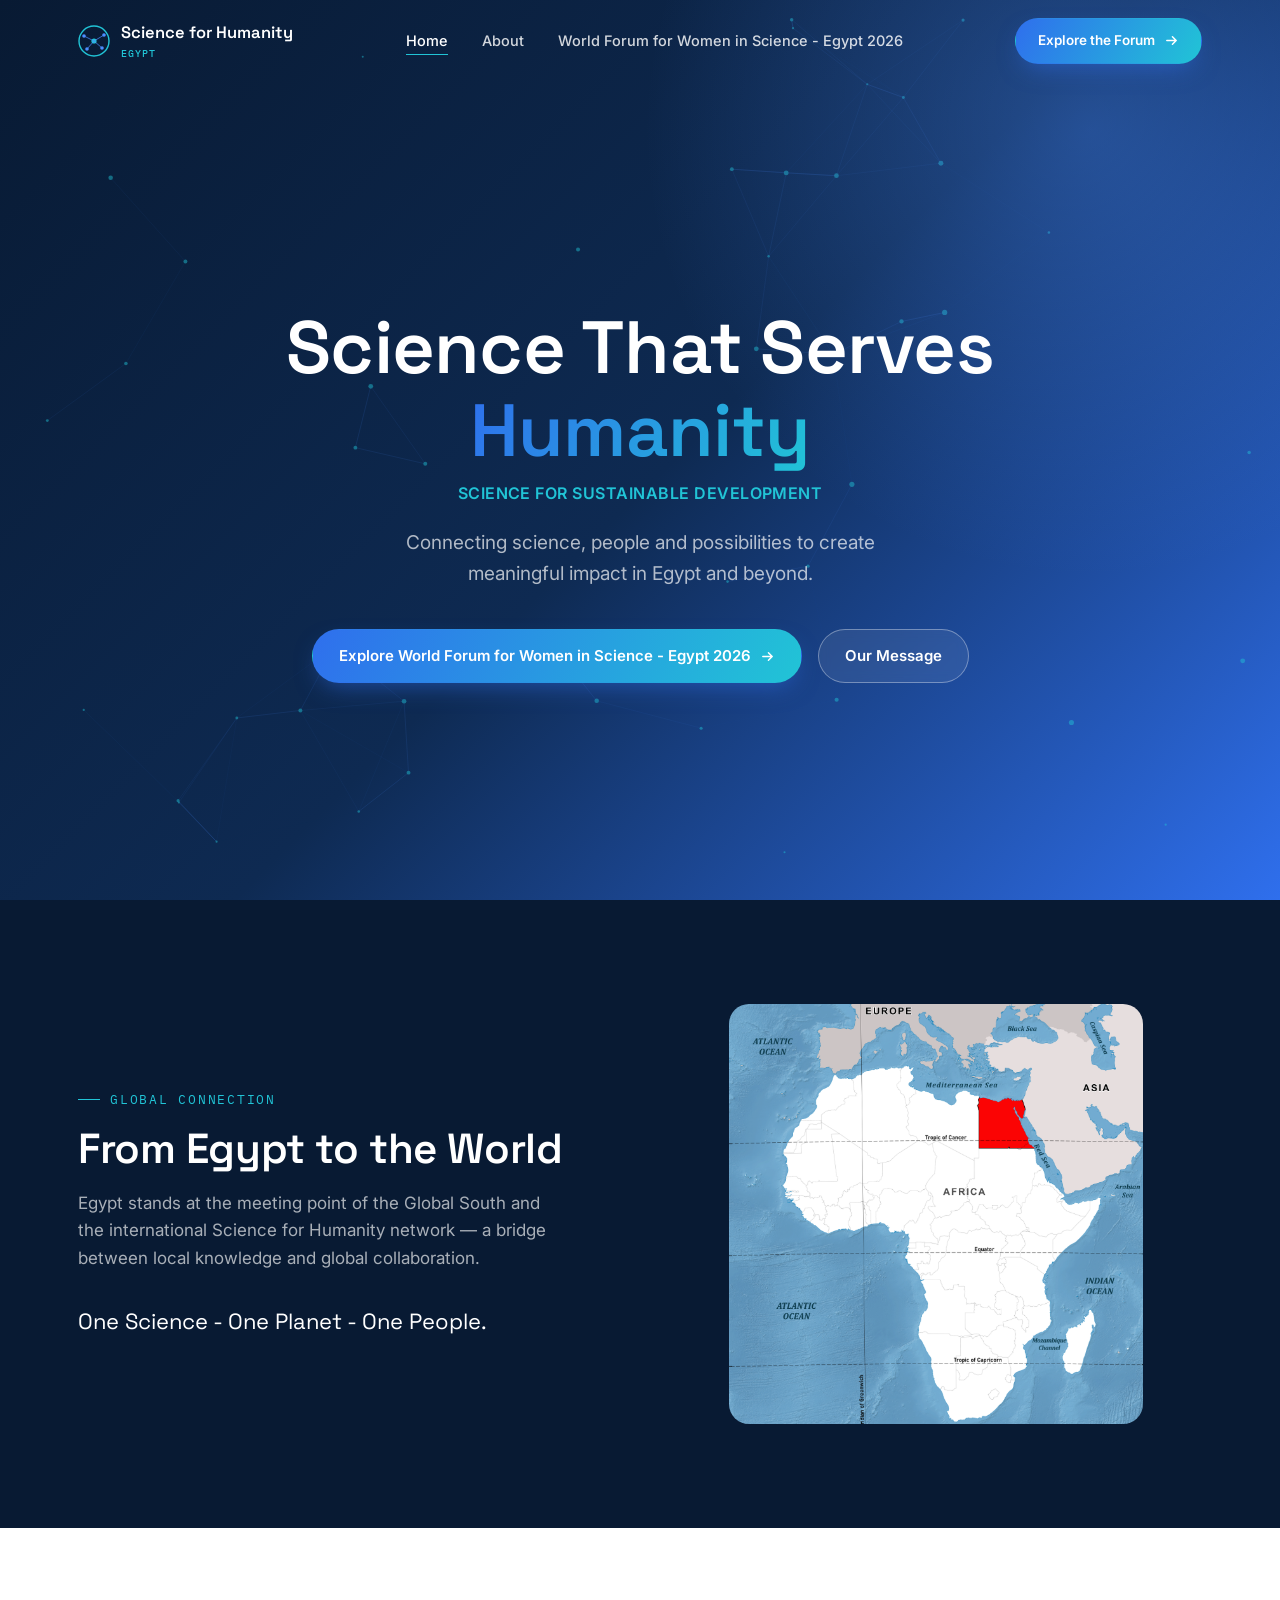
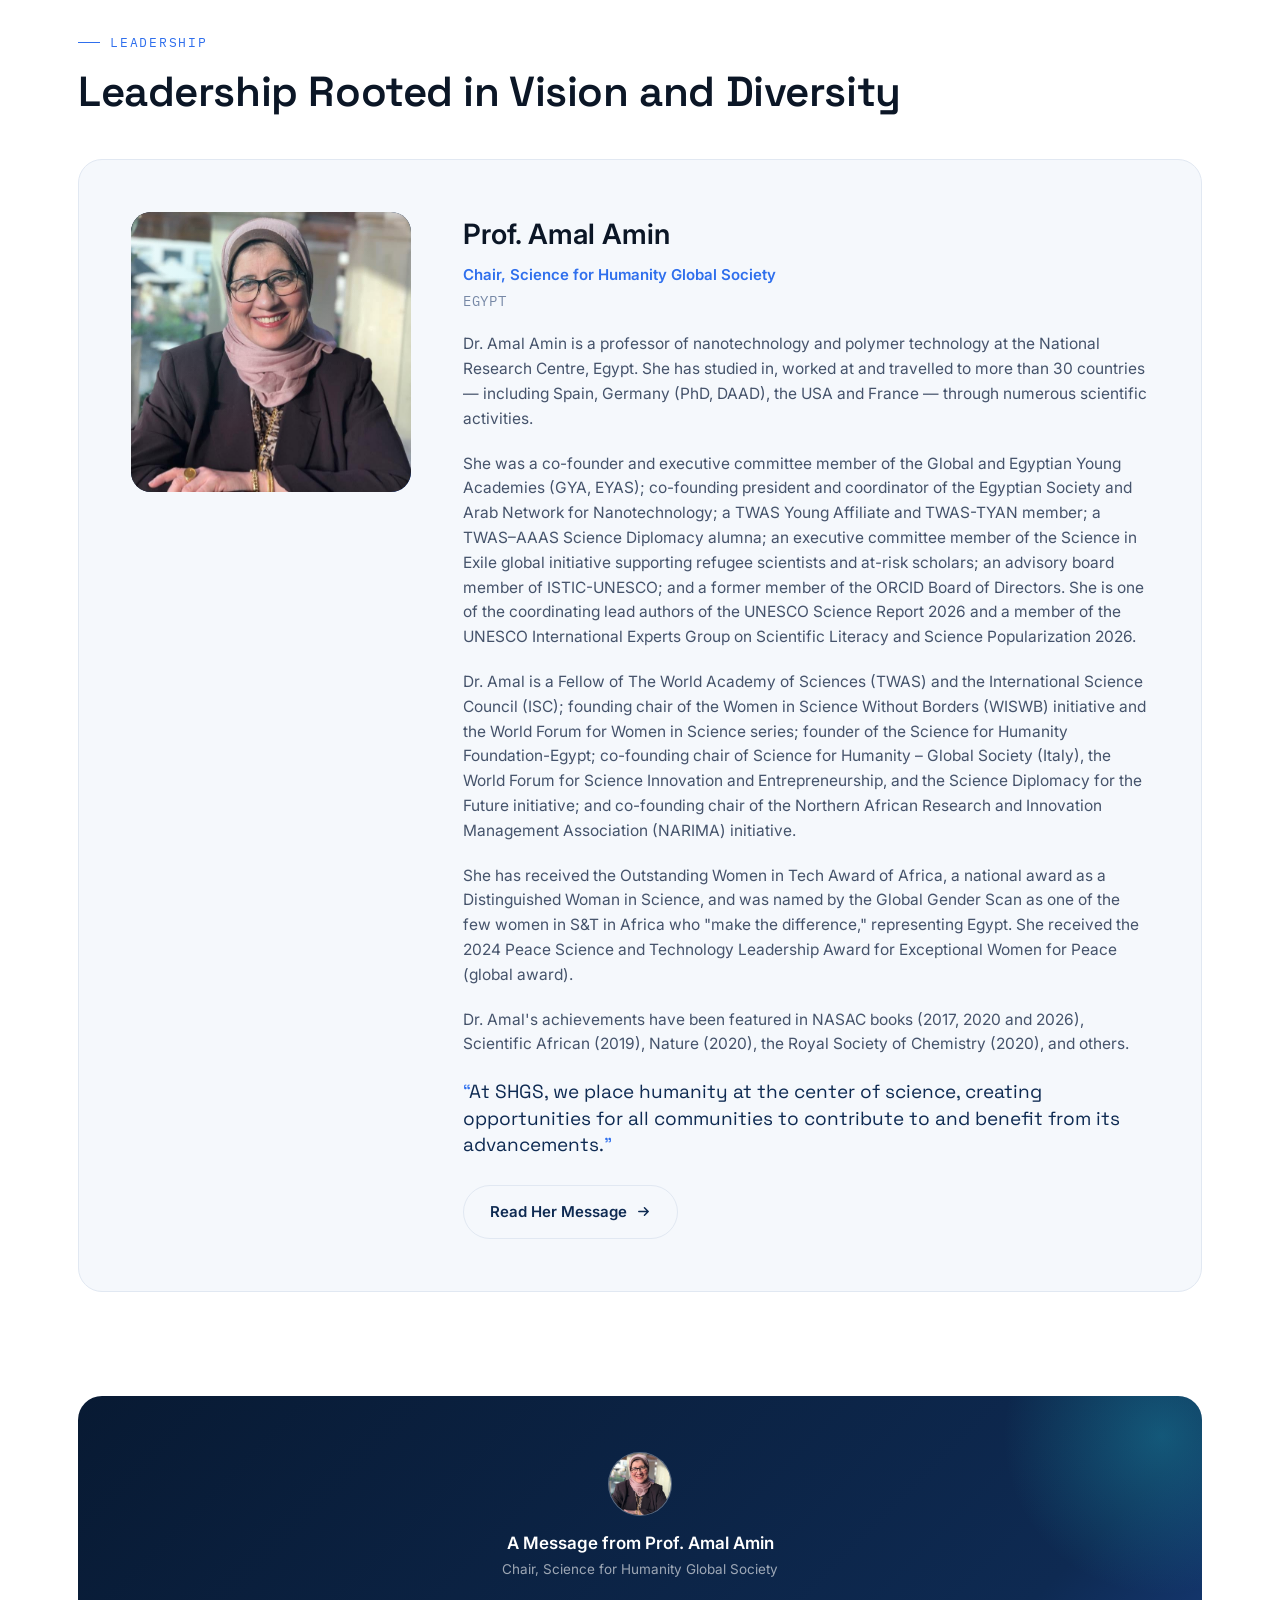
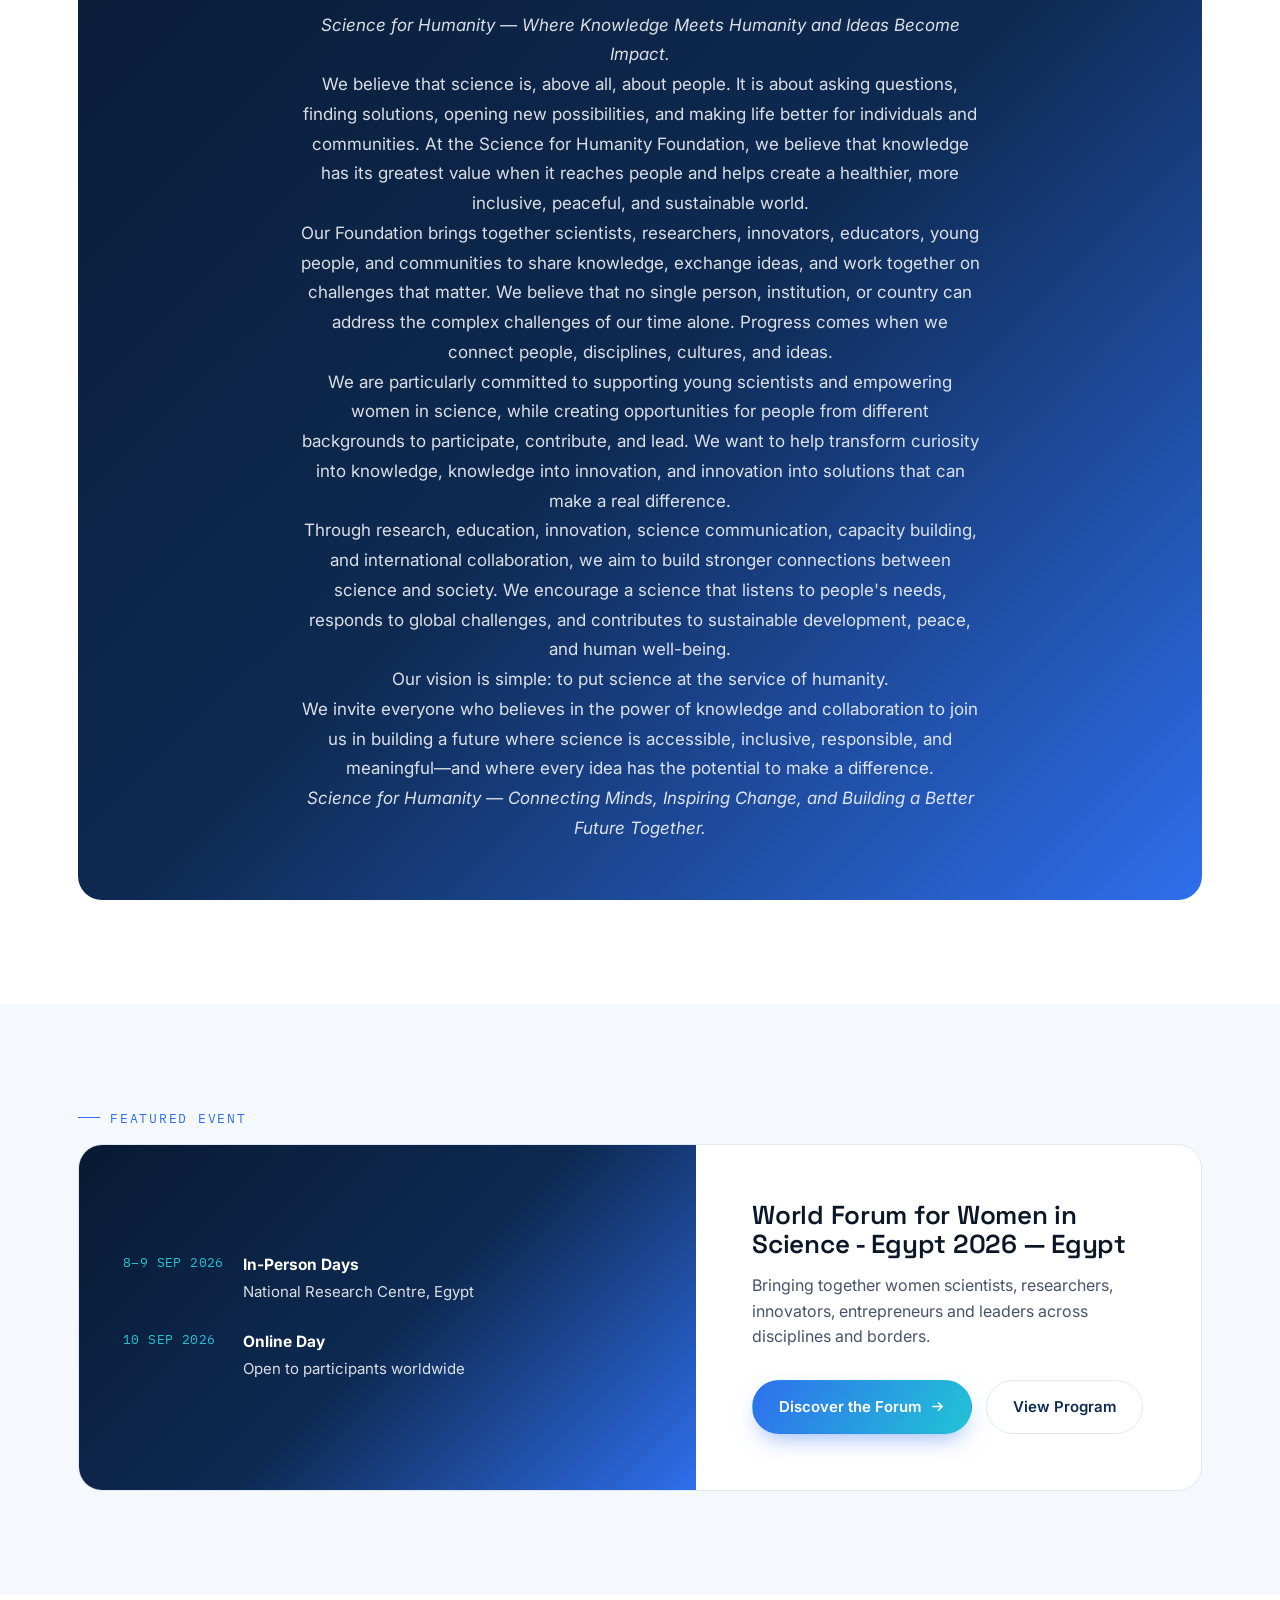
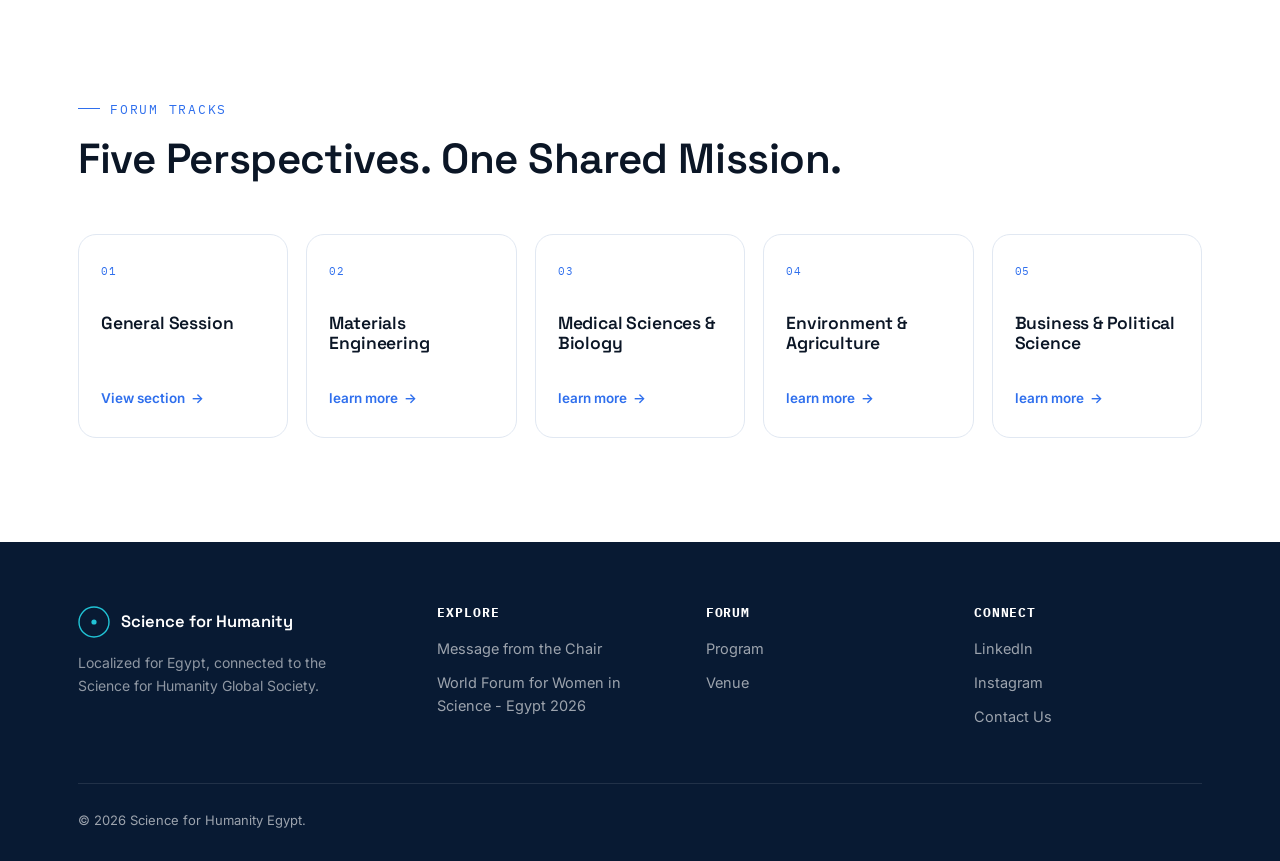
==== commit 5e83b7f8: "changes done" ====
--- a/index.html
+++ b/index.html
@@ -66,31 +66,11 @@
       <h2 class="h2">From Egypt to the World</h2>
       <p class="lede-dark">Egypt stands at the meeting point of the Global South and the international Science for Humanity network — a bridge between local knowledge and global collaboration.</p>
       <div class="slogan-line">
-        <span>One Science. One Planet. One People.</span>
+        <span>One Science - One Planet - One People.</span>
       </div>
     </div>
     <div class="globe-wrap reveal">
-      <svg viewBox="0 0 460 380" fill="none" xmlns="http://www.w3.org/2000/svg">
-        <ellipse cx="230" cy="190" rx="150" ry="150" stroke="#1D4A85" stroke-width="1"/>
-        <ellipse cx="230" cy="190" rx="150" ry="60" stroke="#1D4A85" stroke-width="1"/>
-        <ellipse cx="230" cy="190" rx="70" ry="150" stroke="#1D4A85" stroke-width="1"/>
-        <line x1="80" y1="190" x2="380" y2="190" stroke="#1D4A85" stroke-width="1"/>
-        <!-- Egypt node -->
-        <circle cx="255" cy="165" r="6" fill="#21C4D6"/>
-        <circle cx="255" cy="165" r="12" stroke="#21C4D6" stroke-width="1" opacity="0.5"/>
-        <text x="266" y="160" fill="#21C4D6" font-family="IBM Plex Mono" font-size="11">EGYPT</text>
-        <!-- connections -->
-        <path d="M255 165 Q170 60 90 95" stroke="#4C8DFF" stroke-width="1.2" opacity="0.75" fill="none"/>
-        <path d="M255 165 Q330 40 380 90" stroke="#4C8DFF" stroke-width="1.2" opacity="0.75" fill="none"/>
-        <path d="M255 165 Q140 260 100 300" stroke="#4C8DFF" stroke-width="1.2" opacity="0.75" fill="none"/>
-        <path d="M255 165 Q350 260 360 310" stroke="#4C8DFF" stroke-width="1.2" opacity="0.75" fill="none"/>
-        <path d="M255 165 Q260 250 230 330" stroke="#4C8DFF" stroke-width="1.2" opacity="0.75" fill="none"/>
-        <circle cx="90" cy="95" r="4" fill="#4C8DFF"/>
-        <circle cx="380" cy="90" r="4" fill="#4C8DFF"/>
-        <circle cx="100" cy="300" r="4" fill="#4C8DFF"/>
-        <circle cx="360" cy="310" r="4" fill="#4C8DFF"/>
-        <circle cx="230" cy="330" r="4" fill="#4C8DFF"/>
-      </svg>
+      <img src="assets/misc/egypt-africa-map.png" alt="Map of Africa with Egypt highlighted in red" style="width:100%; height:auto; border-radius:20px; display:block;">
     </div>
   </div>
 </section>
--- a/styles.css
+++ b/styles.css
@@ -29,7 +29,7 @@
 }
 
 *,*::before,*::after{ box-sizing:border-box; }
-html{ scroll-behavior:smooth; }
+html{ scroll-behavior:smooth; overflow-x:hidden; }
 body{
   margin:0;
   font-family:var(--font-body);
@@ -37,6 +37,8 @@
   background:var(--white);
   -webkit-font-smoothing:antialiased;
   line-height:1.6;
+  overflow-x:hidden;
+  max-width:100vw;
 }
 img{ max-width:100%; display:block; }
 a{ color:inherit; text-decoration:none; }
@@ -97,6 +99,13 @@
 .btn-primary{ background:var(--grad-bright); color:var(--white); box-shadow:0 10px 24px -8px rgba(47,111,237,.55); }
 .btn-primary:hover{ box-shadow:0 14px 30px -8px rgba(47,111,237,.7); }
 
+@media(max-width:560px){
+  .hero-actions, .event-actions, .track-block-actions, .online-actions{ flex-direction:column; align-items:stretch; }
+  .hero-actions .btn, .event-actions .btn, .track-block-actions .btn, .track-block-actions .pdf-btn{
+    white-space:normal; text-align:center; justify-content:center; width:100%;
+  }
+}
+
 .btn-ghost-dark{ background:rgba(255,255,255,.08); color:var(--white); border-color:rgba(255,255,255,.35); backdrop-filter:blur(6px); }
 .btn-ghost-dark:hover{ background:rgba(255,255,255,.16); border-color:rgba(255,255,255,.6); }
 
@@ -262,6 +271,7 @@
 
 .globe-wrap{ position:relative; }
 .globe-wrap svg{ width:100%; height:auto; }
+.globe-wrap img{ max-width:78%; margin:0 auto; }
 
 /* ============================================================
    LEADERSHIP
@@ -273,6 +283,11 @@
   border-radius:24px;
   padding:52px;
 }
+.poster-frame{
+  margin:40px auto 0; border:1px solid var(--line); border-radius:20px; overflow:hidden;
+  max-width:640px; box-shadow:0 12px 40px rgba(15,23,42,.08);
+}
+.poster-frame img{ width:100%; display:block; }
 @media(max-width:800px){ .leader-card{ grid-template-columns:1fr; padding:32px; gap:28px; } }
 .portrait{
   width:100%; aspect-ratio:1/1; border-radius:20px;
